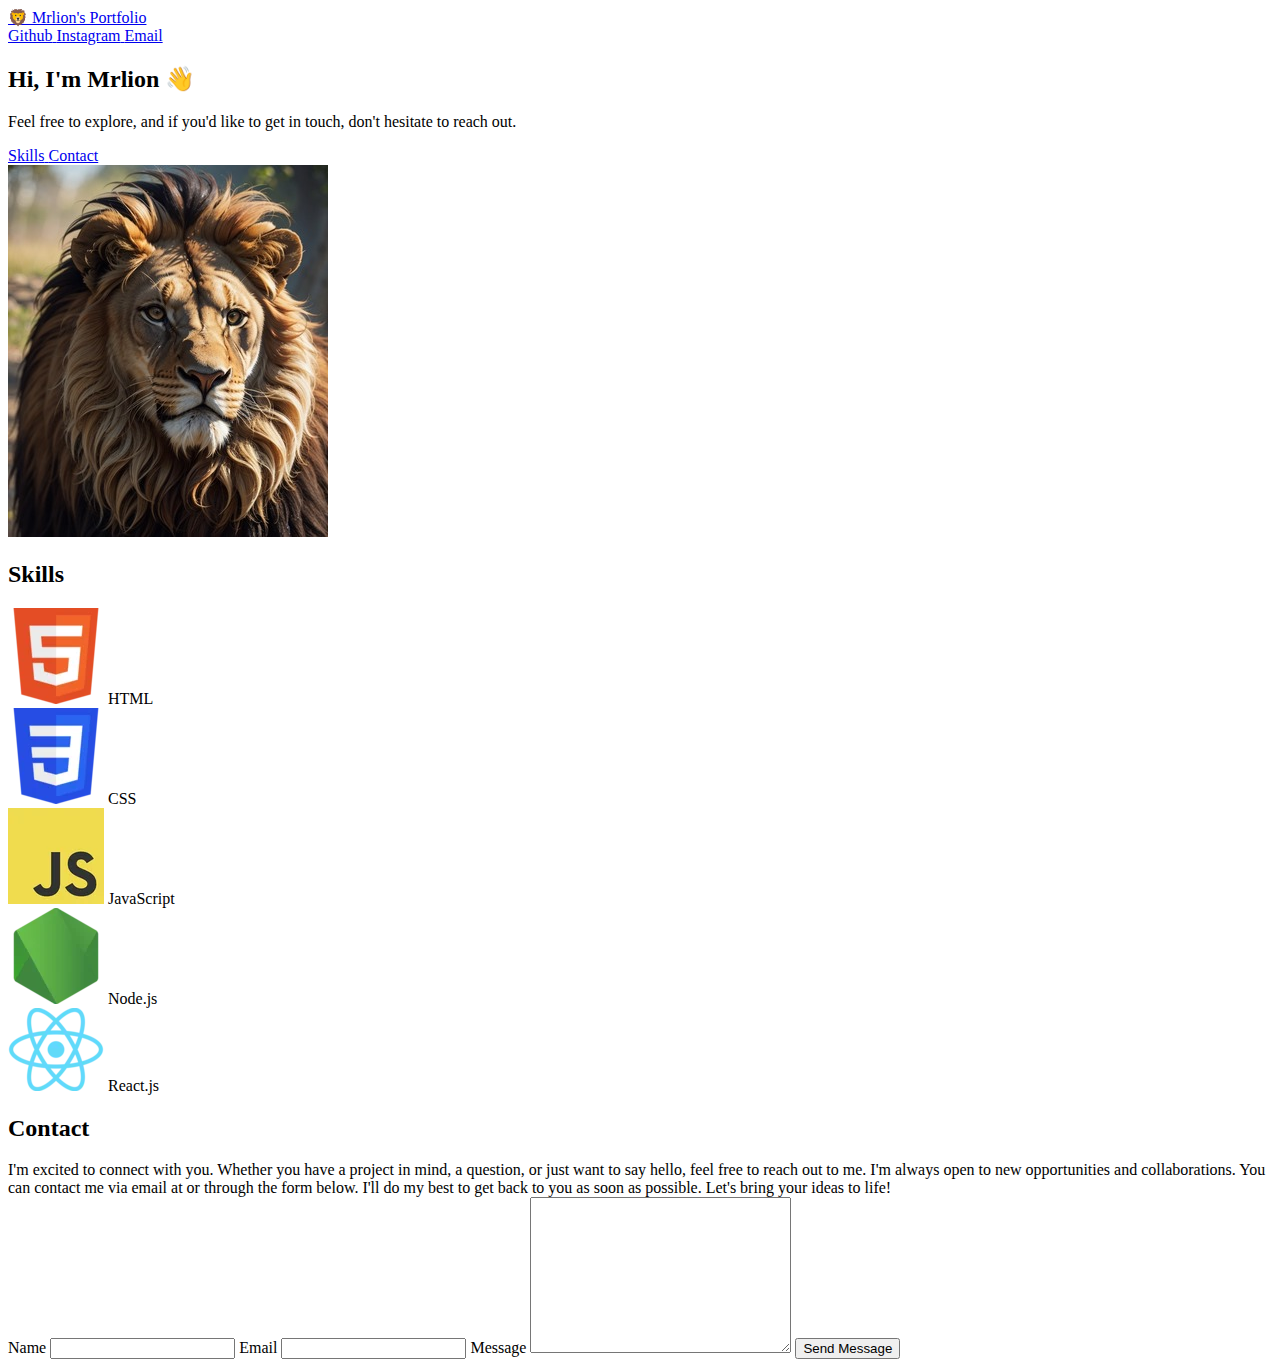
==== index.html @ abe1619f "title change" ====
<!DOCTYPE html>
<html lang="en">
<head>
  <meta charset="UTF-8">
  <meta http-equiv="X-UA-Compatible" content="IE=edge">
  <meta name="viewport" content="width=device-width, initial-scale=1.0">

  <link rel="preconnect" href="https://fonts.googleapis.com">
  <link rel="preconnect" href="https://fonts.gstatic.com" crossorigin>
  <link href="https://fonts.googleapis.com/css2?family=Poppins:wght@400;600&display=swap" rel="stylesheet">

  <link rel="stylesheet" href="https://cdnjs.cloudflare.com/ajax/libs/font-awesome/6.4.0/css/all.min.css" integrity="sha512-iecdLmaskl7CVkqkXNQ/ZH/XLlvWZOJyj7Yy7tcenmpD1ypASozpmT/E0iPtmFIB46ZmdtAc9eNBvH0H/ZpiBw==" crossorigin="anonymous" referrerpolicy="no-referrer" />

  <link rel="stylesheet" href="styles.css">

  <title>🦁 Mrlion's Portfolio</title>
</head>
<body>

  <nav>
    <div class="left">
      <a href="/">🦁 Mrlion's Portfolio</a>
    </div>

    <div class="right">
      <a href="http://github.com/L0stedMrlion" target="_blank" rel="noopener noreferrer">
        <i class="fa-brands fa-github"></i>
        <span>Github</span>
      </a>
      
      <a href="http://instagram.com/real.mrlion" target="_blank" rel="noopener noreferrer">
        <i class="fa-brands fa-instagram"></i>
        <span>Instagram</span>
      </a>
      
      <a href="mailto:mrlion@lionsproject.eu">
        <i class="fa-solid fa-envelope"></i>
        <span>Email</span>
      </a>
      
    </div>
  </nav>

  <main>
    <!-- SECTION 1: Hero -->
    <section class="hero-section">
      <div class="text">
        <h2>Hi, I'm Mrlion 👋</h2>
        <p>Feel free to explore, and if you'd like to get in touch, don't hesitate to reach out.</p>
        <div class="links">
          <a href="#skills">
            <i class="fa-solid fa-code"></i>
            <span>Skills</span>
          </a>
          
          <a href="#contact">
            <i class="fa-solid fa-envelope"></i>
            <span>Contact</span>
          </a>
        </div>
      </div>

      <div class="headshot">
        <img src="images/lion.png" alt="Mrlion headshot">
      </div>
    </section>

    <!-- SECTION 2: Skills -->
    <section id="skills" class="skills-section">
      <h2>Skills</h2>

      </div>

      <div class="cells">
        <div class="cell">
          <img src="images/html-logo.webp" alt="html logo">
          <span>HTML</span>
        </div>
        
        <div class="cell">
          <img src="images/css-logo.webp" alt="css logo">
          <span>CSS</span>
        </div>
        
        <div class="cell">
          <img src="images/javascript-logo.webp" alt="javascript logo">
          <span>JavaScript</span>
        </div>
        
        <div class="cell">
          <img src="images/node-logo.webp" alt="node logo">
          <span>Node.js</span>
        </div>
        
        <div class="cell">
          <img src="images/react-logo.webp" alt="react logo">
          <span>React.js</span>
        </div>
      </div>
    </section>

    <section id="contact" class="contact-section">
      <h2>Contact</h2>

      <div class="group">
        <div class="text">
          I'm excited to connect with you. Whether you have a project in mind, a question, or just want to say hello, feel free to reach out to me. I'm always open to new opportunities and collaborations.

You can contact me via email at or through the form below. I'll do my best to get back to you as soon as possible.

Let's bring your ideas to life!
        </div>

        <form>
          <label for="name">Name</label>
          <input type="text" id="name">

          <label for="email">Email</label>
          <input type="email" id="email">

          <label for="message">Message</label>
          <textarea id="message" cols="30" rows="10"></textarea>

          <button type="submit">Send Message</button>
        </form>
      </div>
    </section>
  </main>
</body>
</html>
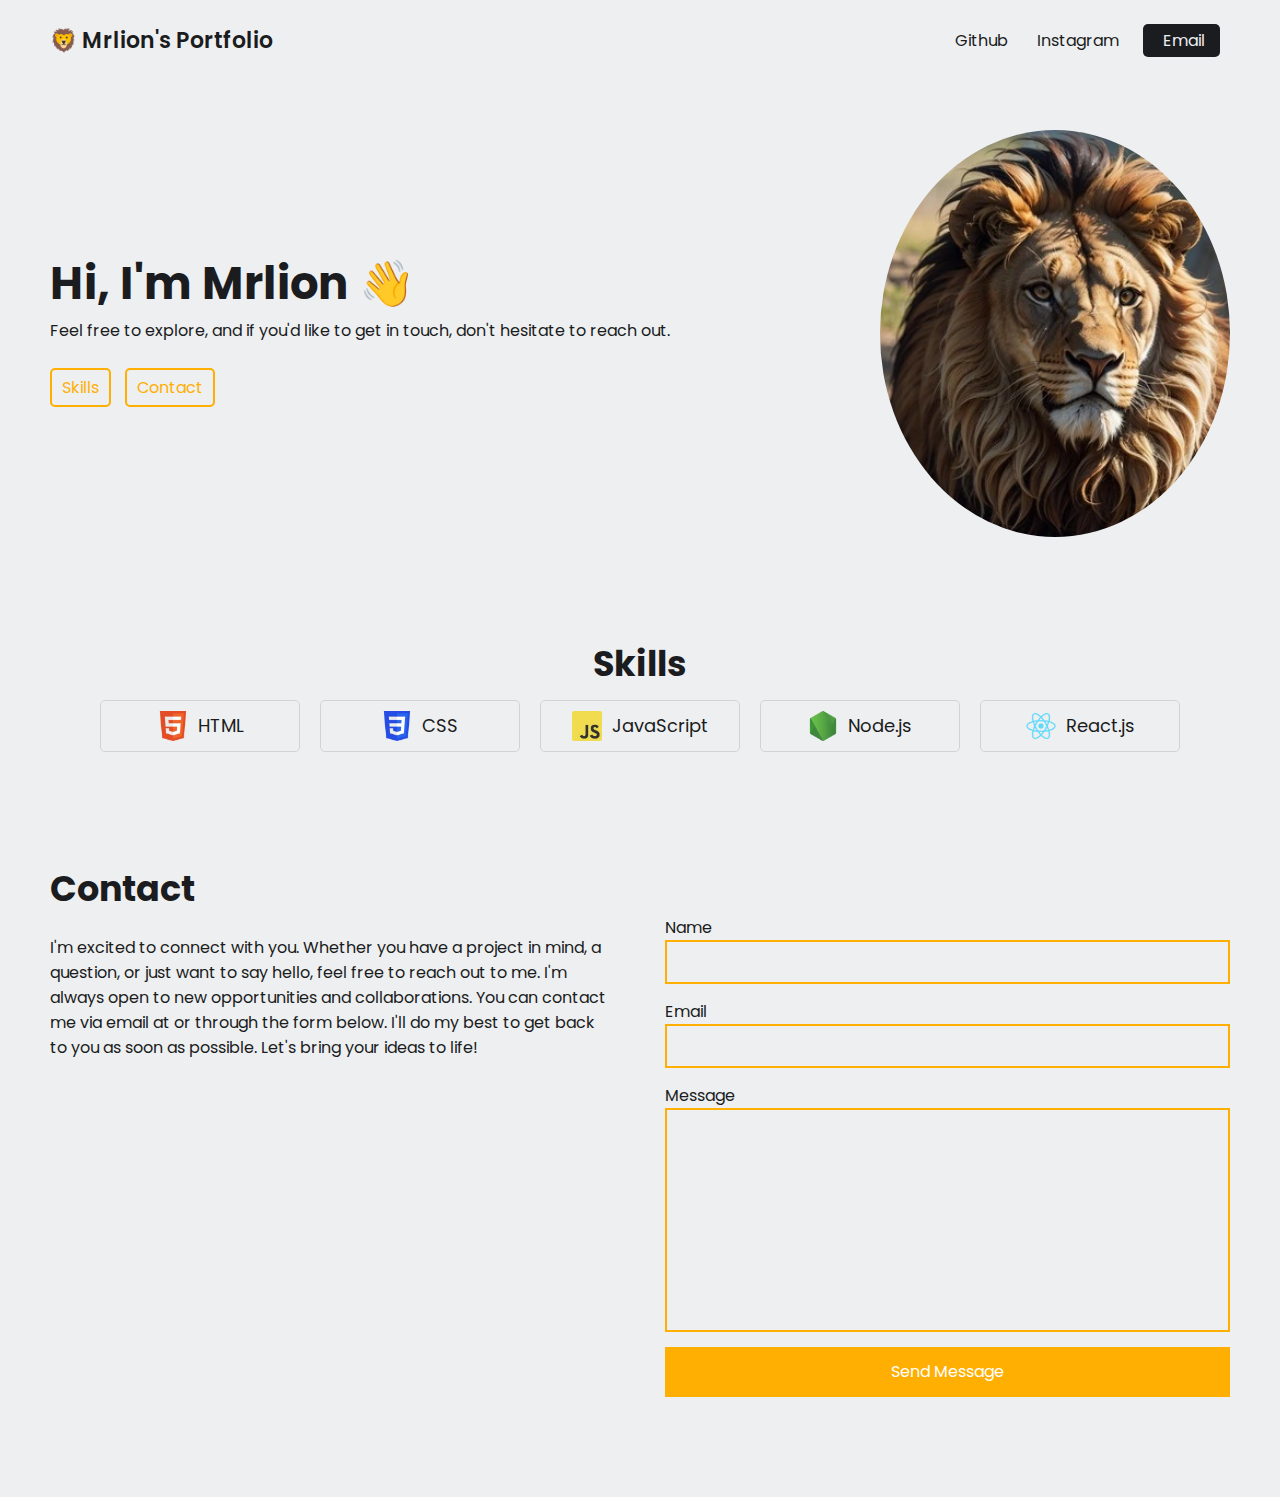
==== commit c8c0b382: "x" ====
--- a/index.html
+++ b/index.html
@@ -61,7 +61,7 @@
       </div>
 
       <div class="headshot">
-        <img src="images/lion.png" alt="Mrlion headshot">
+        <img src="assets/lion-logo.webp" alt="Mrlion headshot">
       </div>
     </section>
 
@@ -73,27 +73,27 @@
 
       <div class="cells">
         <div class="cell">
-          <img src="images/html-logo.webp" alt="html logo">
+          <img src="assets/html-logo.webp" alt="html logo">
           <span>HTML</span>
         </div>
         
         <div class="cell">
-          <img src="images/css-logo.webp" alt="css logo">
+          <img src="assets/css-logo.webp" alt="css logo">
           <span>CSS</span>
         </div>
         
         <div class="cell">
-          <img src="images/javascript-logo.webp" alt="javascript logo">
+          <img src="assets/javascript-logo.webp" alt="javascript logo">
           <span>JavaScript</span>
         </div>
         
         <div class="cell">
-          <img src="images/node-logo.webp" alt="node logo">
+          <img src="assets/node-logo.webp" alt="node logo">
           <span>Node.js</span>
         </div>
         
         <div class="cell">
-          <img src="images/react-logo.webp" alt="react logo">
+          <img src="assets/react-logo.webp" alt="react logo">
           <span>React.js</span>
         </div>
       </div>
--- a/styles.css
+++ b/styles.css
@@ -0,0 +1,330 @@
+:root {
+  --text-color: #1a1c20;
+  --link-color: #ffaf02;
+  --background-color: #eeeff1;
+}
+
+* {
+  margin: 0;
+  padding: 0;
+  box-sizing: border-box;
+}
+
+html {
+  scroll-behavior: smooth;
+}
+
+body {
+  font-family: 'Poppins', sans-serif;
+  color: var(--text-color);
+  background-color: var(--background-color);
+  max-width: 1400px;
+  margin: 0 auto;
+}
+
+a {
+  color: var(--link-color);
+  text-decoration: none;
+}
+
+/* NAVBAR */
+nav {
+  display: flex;
+  justify-content: space-between;
+  align-items: center;
+
+  padding: 0 50px;
+  height: 80px;
+}
+
+nav .left a {
+  color: var(--text-color);
+  font-size: 22px;
+  font-weight: 600;
+}
+
+nav .right a {
+  color: var(--text-color);
+  margin: 0 10px;
+}
+
+nav .right a:last-child {
+  color: var(--background-color);
+  background-color: var(--text-color);
+  padding: 5px 15px;
+  border-radius: 5px;
+}
+
+nav .right a span {
+  margin-left: 5px;
+}
+
+/* SECTION 1: Hero */
+.hero-section {
+  display: flex;
+  justify-content: space-between;
+  align-items: center;
+  padding: 0 50px;
+  margin: 50px 0;
+  margin-bottom: 100px;
+  gap: 40px;
+}
+
+.hero-section .text {
+  flex: 5;
+}
+
+.hero-section .text h2 {
+  font-size: 45px;
+}
+
+.hero-section .text .links {
+  margin-top: 25px;
+}
+
+.hero-section .text .links a {
+  display: inline-block;
+  padding: 5px 10px;
+  border: 2px solid var(--link-color);
+  border-radius: 5px;
+  margin-right: 10px;
+  margin-bottom: 10px;
+  transition: .1s;
+}
+
+.hero-section .text .links a:hover {
+  color: var(--text-color);
+  border: 2px solid var(--text-color);
+}
+
+.hero-section .headshot {
+  flex: 2;
+  display: flex;
+  justify-content: right;
+}
+
+.hero-section .headshot img {
+  width: 350px;
+  border-radius: 50%;
+}
+
+/* SECTION 2: Skills */
+.skills-section {
+  padding: 0 50px;
+  margin-bottom: 100px;
+}
+
+.skills-section h2 {
+  text-align: center;
+  font-size: 35px;
+}
+
+.skills-section .text {
+  text-align: center;
+  margin-bottom: 20px;
+}
+
+.skills-section .cells {
+  display: flex;
+  justify-content: center;
+  flex-wrap: wrap;
+}
+
+.skills-section .cells .cell {
+  display: flex;
+  justify-content: center;
+  align-items: center;
+  gap: 10px;
+
+  width: 200px;
+  padding: 10px 20px;
+  margin: 10px;
+  border: 1.5px solid #d3d3d3;
+  border-radius: 5px;
+}
+
+.skills-section .cells .cell img {
+  width: 30px;
+  height: 30px;
+  object-fit: contain;
+  border-radius: 2px;
+}
+
+.skills-section .cells .cell span {
+  font-size: 18px;
+}
+
+/* SECTION 3: Testimony */
+.testimony-section {
+  padding: 0 50px;
+  margin-bottom: 100px;
+}
+
+.testimony-section h2 {
+  font-size: 35px;
+  margin-bottom: 30px;
+}
+
+.testimony-section .group {
+  display: flex;
+  align-items: center;
+  gap: 50px;
+}
+
+.testimony-section .group .person-details {
+  text-align: center;
+  flex: 2;
+}
+
+.testimony-section .group .person-details img {
+  width: 200px;
+  aspect-ratio: 1 / 1;
+  object-fit: cover;
+  border-radius: 50%;
+  margin-bottom: 10px;
+}
+
+.testimony-section .group .person-details p {
+  font-weight: 600;
+}
+
+.testimony-section .group .person-details p:last-child {
+  font-weight: normal;
+}
+
+.testimony-section .group .text {
+  flex: 8;
+}
+
+/* SECTION 4: Contact */
+.contact-section {
+  padding: 0 50px;
+  margin-bottom: 100px;
+}
+
+.contact-section h2 {
+  font-size: 35px;
+}
+
+.contact-section .group {
+  display: flex;
+  gap: 50px;
+}
+
+.contact-section .group .text {
+  flex: 3;
+  margin-top: 20px;
+}
+
+.contact-section .group form {
+  flex: 3;
+  display: flex;
+  flex-direction: column;
+}
+
+.contact-section .group form input,
+.contact-section .group form textarea {
+  font-family: 'Poppins', sans-serif;
+  border: 2px solid var(--link-color);
+  background-color: transparent;
+  padding: 10px;
+  margin-bottom: 15px;
+  outline: none;
+  resize: none;
+}
+
+.contact-section .group form button {
+  font-size: 16px;
+  font-family: 'Poppins', sans-serif;
+  color: #fff;
+  background-color: var(--link-color);
+  border: none;
+  height: 50px;
+  cursor: pointer;
+  transition: .1s;
+}
+
+.contact-section .group form button:hover {
+  filter: brightness(.9);
+}
+
+@media (max-width: 850px) {
+  /* SECTION 1: Hero */
+  .hero-section .text h2 {
+    font-size: 35px;
+  }
+}
+
+@media (max-width: 740px) {
+  /* SECTION 1: Hero */
+  .hero-section {
+    flex-direction: column-reverse;
+  }
+
+  .hero-section .headshot img {
+    width: 300px;
+  }
+
+  /* SECTION 3: Testimony */
+  .testimony-section {
+    text-align: center;
+  }
+
+  .testimony-section .group {
+    flex-direction: column;
+  }
+
+  /* SECTION 4: Contact */
+  .contact-section .group {
+    flex-direction: column;
+  }
+}
+
+@media (max-width: 600px) {
+  /* NAVBAR */
+  nav {
+    padding: 0 20px;
+  }
+
+  nav .right a {
+    font-size: 22px;
+  }
+
+  nav .right a:last-child {
+    color: var(--text-color);
+    background-color: transparent;
+    padding: 0;
+  }
+
+  nav .right a span {
+    display: none;
+  }
+
+  /* SECTION 1: Hero */
+  .hero-section {
+    padding: 0 20px;
+  }
+
+  .hero-section .text h2 {
+    font-size: 30px;
+  }
+
+  /* SECTION 2: Skills */
+  .skills-section {
+    padding: 0 20px;
+  }
+
+  .skills-section .cells .cell span {
+    font-size: 16px;
+  }
+
+  /* SECTION 3: Testimony */
+  .testimony-section {
+    padding: 0 20px;
+  }
+
+  /* SECTION 4: Contact */
+  .contact-section {
+    padding: 0 20px;
+  }
+}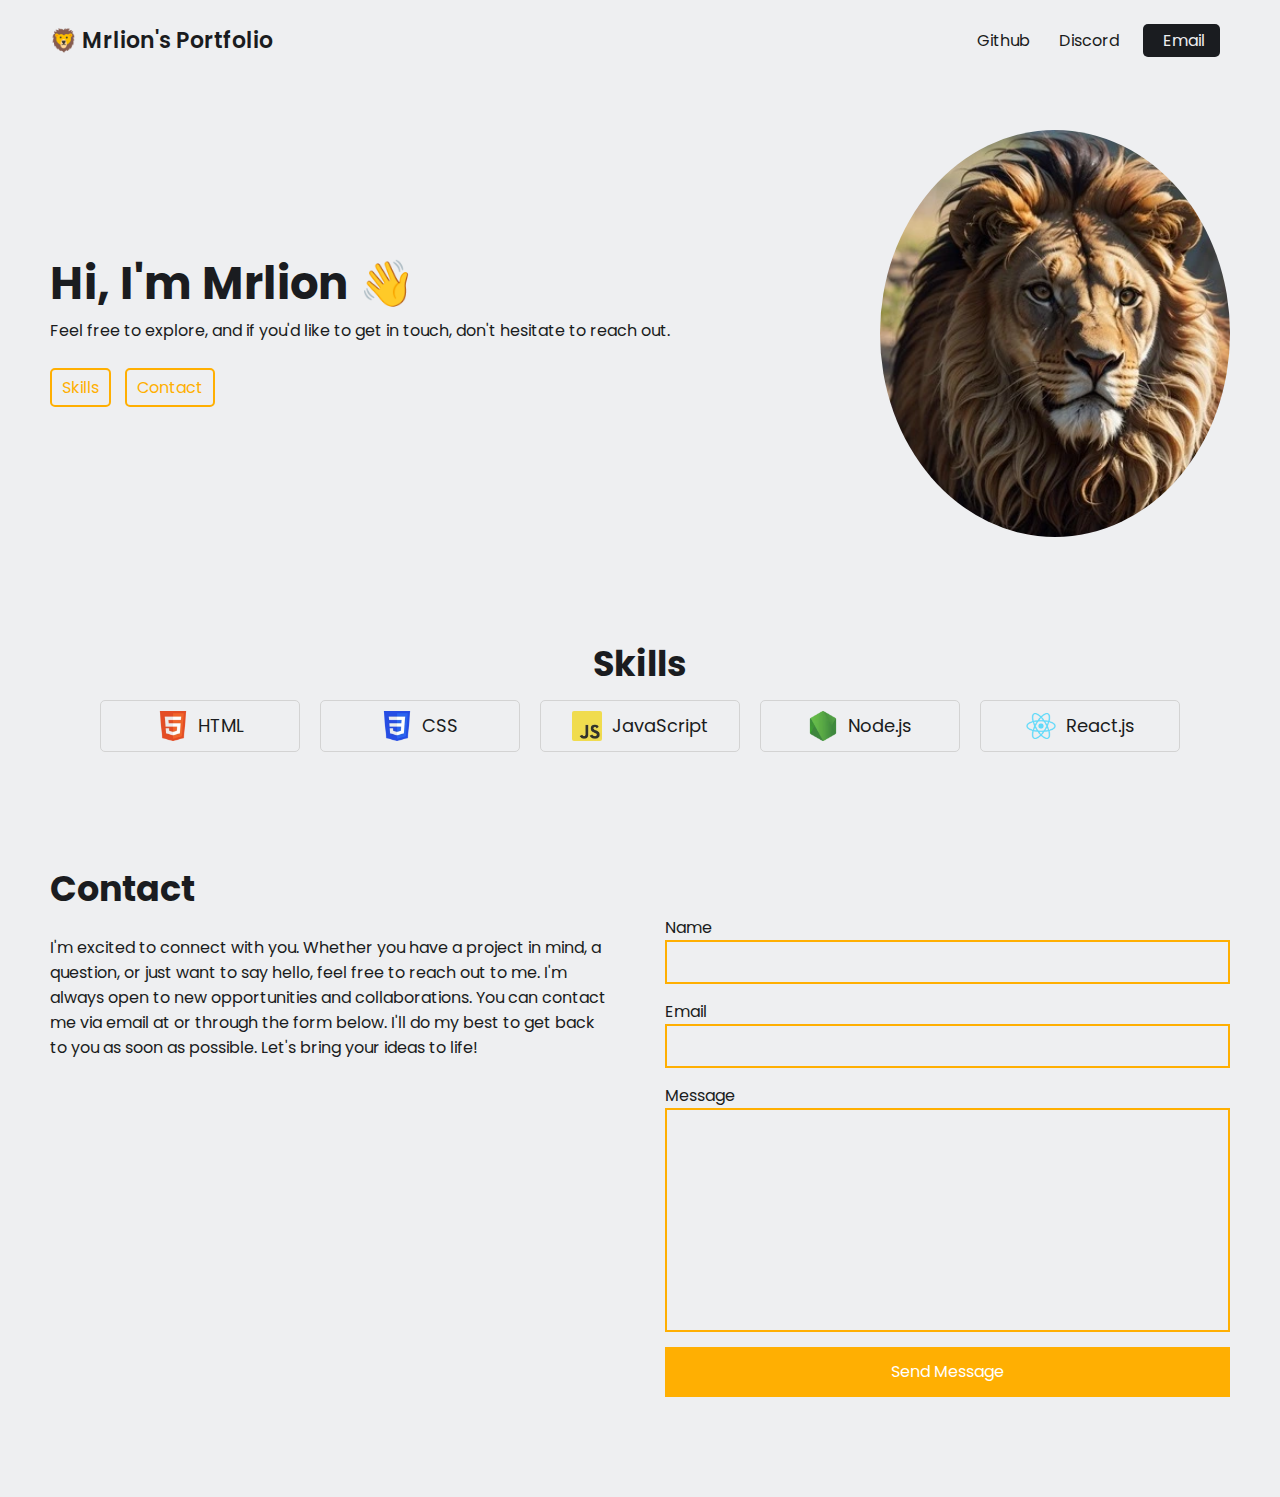
==== commit 423df0d4: "i forgot edit text under it" ====
--- a/index.html
+++ b/index.html
@@ -28,9 +28,9 @@
         <span>Github</span>
       </a>
       
-      <a href="http://instagram.com/real.mrlion" target="_blank" rel="noopener noreferrer">
-        <i class="fa-brands fa-instagram"></i>
-        <span>Instagram</span>
+      <a href="http://discord.gg/qMVEyW2Teq" target="_blank" rel="noopener noreferrer">
+        <i class="fa-brands fa-discord"></i>
+        <span>Discord</span>
       </a>
       
       <a href="mailto:mrlion@lionsproject.eu">
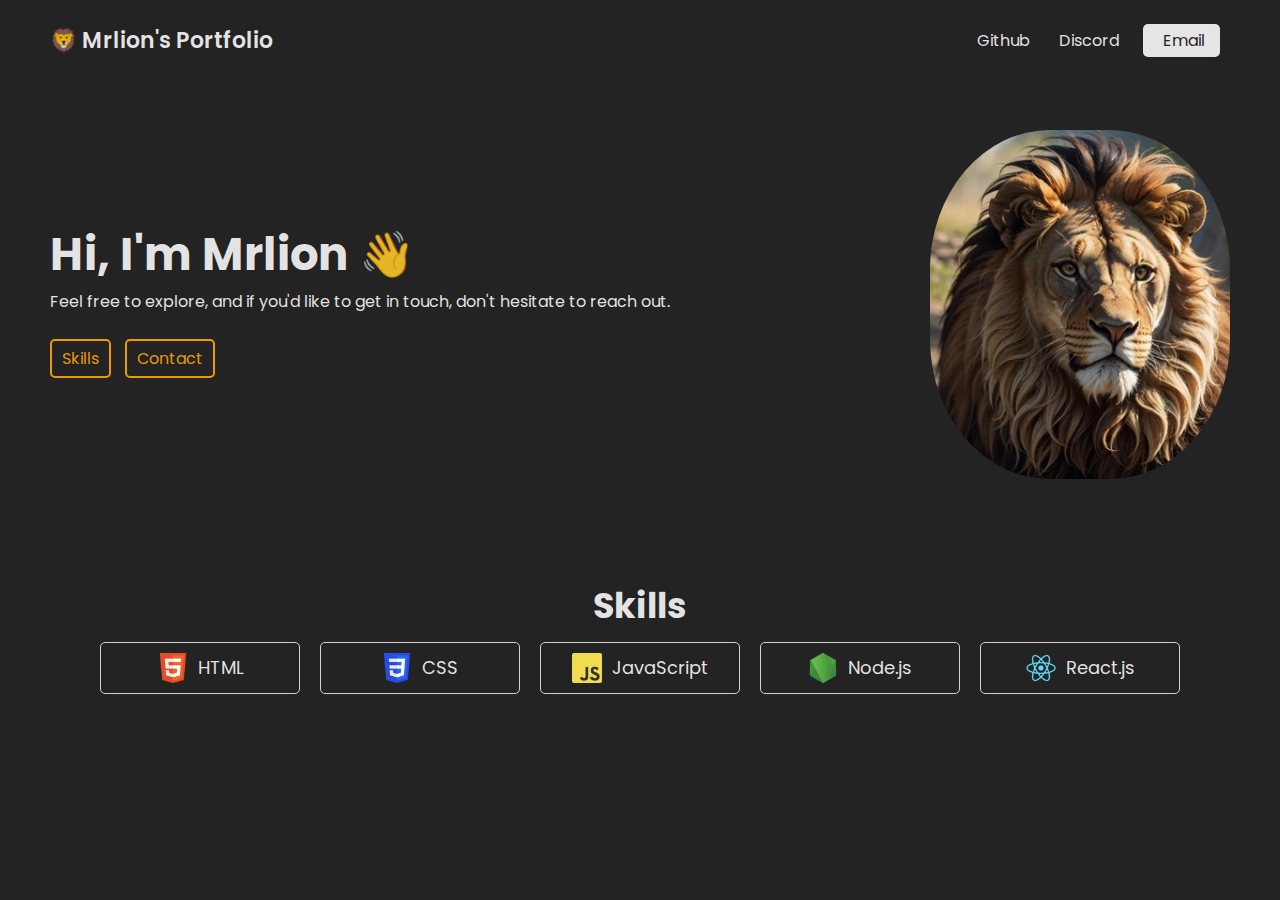
==== commit 071bee72: "added some things" ====
--- a/index.html
+++ b/index.html
@@ -42,7 +42,6 @@
   </nav>
 
   <main>
-    <!-- SECTION 1: Hero -->
     <section class="hero-section">
       <div class="text">
         <h2>Hi, I'm Mrlion 👋</h2>
@@ -65,12 +64,9 @@
       </div>
     </section>
 
-    <!-- SECTION 2: Skills -->
     <section id="skills" class="skills-section">
       <h2>Skills</h2>
-
       </div>
-
       <div class="cells">
         <div class="cell">
           <img src="assets/html-logo.webp" alt="html logo">
@@ -98,33 +94,4 @@
         </div>
       </div>
     </section>
-
-    <section id="contact" class="contact-section">
-      <h2>Contact</h2>
-
-      <div class="group">
-        <div class="text">
-          I'm excited to connect with you. Whether you have a project in mind, a question, or just want to say hello, feel free to reach out to me. I'm always open to new opportunities and collaborations.
-
-You can contact me via email at or through the form below. I'll do my best to get back to you as soon as possible.
-
-Let's bring your ideas to life!
-        </div>
-
-        <form>
-          <label for="name">Name</label>
-          <input type="text" id="name">
-
-          <label for="email">Email</label>
-          <input type="email" id="email">
-
-          <label for="message">Message</label>
-          <textarea id="message" cols="30" rows="10"></textarea>
-
-          <button type="submit">Send Message</button>
-        </form>
-      </div>
-    </section>
-  </main>
-</body>
 </html>--- a/styles.css
+++ b/styles.css
@@ -1,7 +1,7 @@
 :root {
-  --text-color: #1a1c20;
-  --link-color: #ffaf02;
-  --background-color: #eeeff1;
+  --text-color: #ffffffe1;
+  --link-color: #ffa602e8;
+  --background-color: #232323;
 }
 
 * {
@@ -89,7 +89,7 @@
   border-radius: 5px;
   margin-right: 10px;
   margin-bottom: 10px;
-  transition: .1s;
+  transition: 0.1s;
 }
 
 .hero-section .text .links a:hover {
@@ -98,14 +98,14 @@
 }
 
 .hero-section .headshot {
-  flex: 2;
+  flex: 1;
   display: flex;
   justify-content: right;
 }
 
 .hero-section .headshot img {
-  width: 350px;
-  border-radius: 50%;
+  width: 300px;
+  border-radius: 40%;
 }
 
 /* SECTION 2: Skills */
@@ -142,6 +142,40 @@
   border: 1.5px solid #d3d3d3;
   border-radius: 5px;
 }
+/* Project */
+.projects-heading {
+  text-align: center;
+  margin-top: 20px;
+}
+
+.projects-headingh2 {
+  text-align: center;
+  margin-top: 20px;
+}
+
+.project-img-container {
+  position: relative;
+}
+
+.project-img {
+  position: absolute;
+  top: 0;
+  left: 0;
+  z-index: 2;
+}
+
+.project-box2 {
+  display: flex;
+  justify-content: center;
+  align-items: center;
+  gap: 10px;
+
+  width: 300px;
+  padding: 30px 20px;
+  margin: 30px;
+  border: 1.5px solid #d3d3d3;
+  border-radius: 3px;
+}
 
 .skills-section .cells .cell img {
   width: 30px;
@@ -154,49 +188,6 @@
   font-size: 18px;
 }
 
-/* SECTION 3: Testimony */
-.testimony-section {
-  padding: 0 50px;
-  margin-bottom: 100px;
-}
-
-.testimony-section h2 {
-  font-size: 35px;
-  margin-bottom: 30px;
-}
-
-.testimony-section .group {
-  display: flex;
-  align-items: center;
-  gap: 50px;
-}
-
-.testimony-section .group .person-details {
-  text-align: center;
-  flex: 2;
-}
-
-.testimony-section .group .person-details img {
-  width: 200px;
-  aspect-ratio: 1 / 1;
-  object-fit: cover;
-  border-radius: 50%;
-  margin-bottom: 10px;
-}
-
-.testimony-section .group .person-details p {
-  font-weight: 600;
-}
-
-.testimony-section .group .person-details p:last-child {
-  font-weight: normal;
-}
-
-.testimony-section .group .text {
-  flex: 8;
-}
-
-/* SECTION 4: Contact */
 .contact-section {
   padding: 0 50px;
   margin-bottom: 100px;
@@ -241,11 +232,11 @@
   border: none;
   height: 50px;
   cursor: pointer;
-  transition: .1s;
+  transition: 0.1s;
 }
 
 .contact-section .group form button:hover {
-  filter: brightness(.9);
+  filter: brightness(0.9);
 }
 
 @media (max-width: 850px) {
@@ -265,12 +256,12 @@
     width: 300px;
   }
 
-  /* SECTION 3: Testimony */
-  .testimony-section {
+  /* SECTION 3: projects */
+  .projects-section {
     text-align: center;
   }
 
-  .testimony-section .group {
+  .projects-section .group {
     flex-direction: column;
   }
 
@@ -318,8 +309,8 @@
     font-size: 16px;
   }
 
-  /* SECTION 3: Testimony */
-  .testimony-section {
+  /* SECTION 3: projects */
+  .projects-section {
     padding: 0 20px;
   }
 
@@ -327,4 +318,4 @@
   .contact-section {
     padding: 0 20px;
   }
-}+}
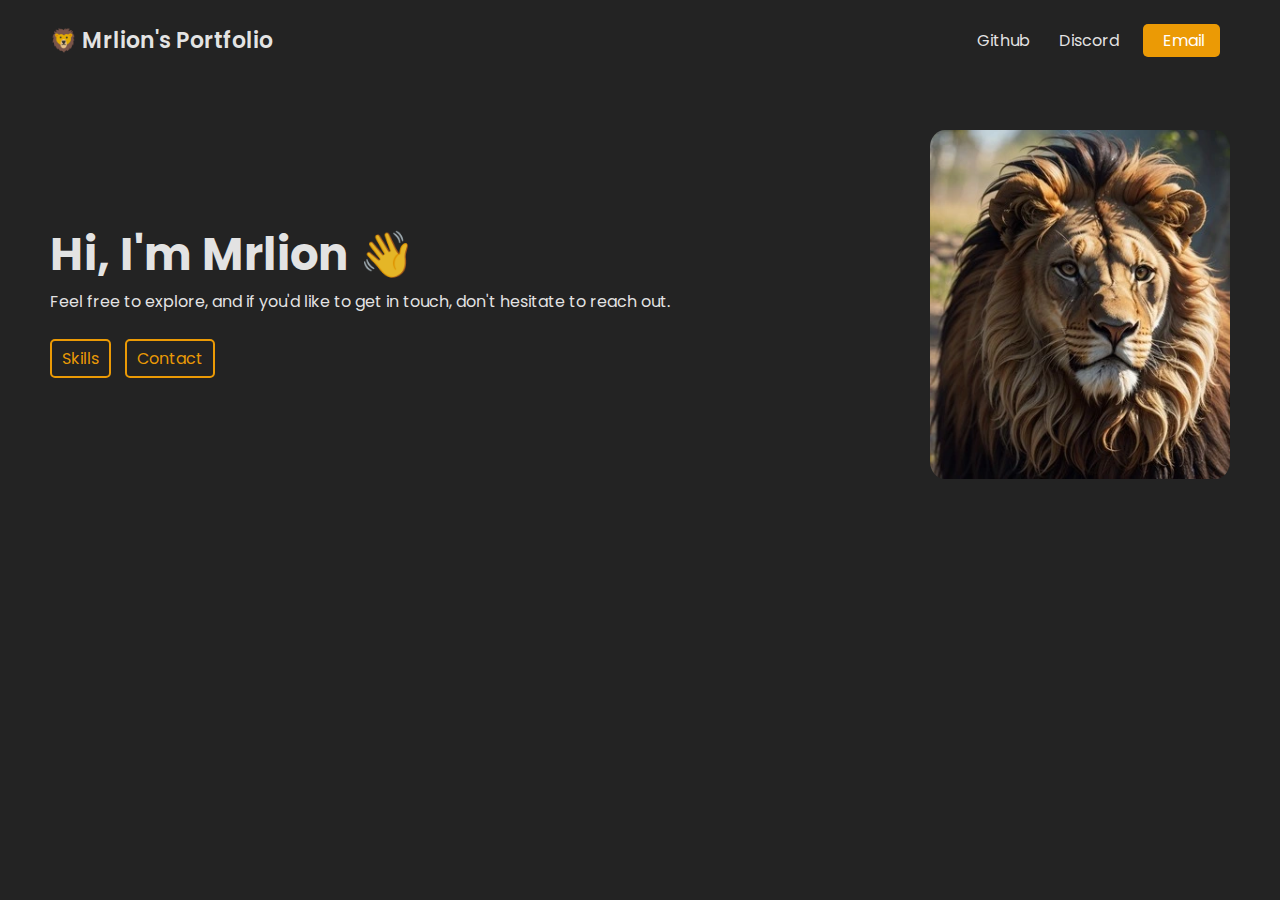
==== commit 40c93969: "added some more files" ====
--- a/index.html
+++ b/index.html
@@ -1,97 +1,86 @@
 <!DOCTYPE html>
 <html lang="en">
-<head>
-  <meta charset="UTF-8">
-  <meta http-equiv="X-UA-Compatible" content="IE=edge">
-  <meta name="viewport" content="width=device-width, initial-scale=1.0">
+  <head>
+    <meta charset="UTF-8" />
+    <meta http-equiv="X-UA-Compatible" content="IE=edge" />
+    <meta name="viewport" content="width=device-width, initial-scale=1.0" />
 
-  <link rel="preconnect" href="https://fonts.googleapis.com">
-  <link rel="preconnect" href="https://fonts.gstatic.com" crossorigin>
-  <link href="https://fonts.googleapis.com/css2?family=Poppins:wght@400;600&display=swap" rel="stylesheet">
+    <link rel="preconnect" href="https://fonts.googleapis.com" />
+    <link rel="preconnect" href="https://fonts.gstatic.com" crossorigin />
+    <link
+      href="https://fonts.googleapis.com/css2?family=Poppins:wght@400;600&display=swap"
+      rel="stylesheet"
+    />
 
-  <link rel="stylesheet" href="https://cdnjs.cloudflare.com/ajax/libs/font-awesome/6.4.0/css/all.min.css" integrity="sha512-iecdLmaskl7CVkqkXNQ/ZH/XLlvWZOJyj7Yy7tcenmpD1ypASozpmT/E0iPtmFIB46ZmdtAc9eNBvH0H/ZpiBw==" crossorigin="anonymous" referrerpolicy="no-referrer" />
+    <link
+      rel="stylesheet"
+      href="https://cdnjs.cloudflare.com/ajax/libs/font-awesome/6.4.0/css/all.min.css"
+      integrity="sha512-iecdLmaskl7CVkqkXNQ/ZH/XLlvWZOJyj7Yy7tcenmpD1ypASozpmT/E0iPtmFIB46ZmdtAc9eNBvH0H/ZpiBw=="
+      crossorigin="anonymous"
+      referrerpolicy="no-referrer"
+    />
 
-  <link rel="stylesheet" href="styles.css">
+    <link rel="stylesheet" href="styles.css" />
 
-  <title>🦁 Mrlion's Portfolio</title>
-</head>
-<body>
-
-  <nav>
-    <div class="left">
-      <a href="/">🦁 Mrlion's Portfolio</a>
-    </div>
-
-    <div class="right">
-      <a href="http://github.com/L0stedMrlion" target="_blank" rel="noopener noreferrer">
-        <i class="fa-brands fa-github"></i>
-        <span>Github</span>
-      </a>
-      
-      <a href="http://discord.gg/qMVEyW2Teq" target="_blank" rel="noopener noreferrer">
-        <i class="fa-brands fa-discord"></i>
-        <span>Discord</span>
-      </a>
-      
-      <a href="mailto:mrlion@lionsproject.eu">
-        <i class="fa-solid fa-envelope"></i>
-        <span>Email</span>
-      </a>
-      
-    </div>
-  </nav>
-
-  <main>
-    <section class="hero-section">
-      <div class="text">
-        <h2>Hi, I'm Mrlion 👋</h2>
-        <p>Feel free to explore, and if you'd like to get in touch, don't hesitate to reach out.</p>
-        <div class="links">
-          <a href="#skills">
-            <i class="fa-solid fa-code"></i>
-            <span>Skills</span>
-          </a>
-          
-          <a href="#contact">
-            <i class="fa-solid fa-envelope"></i>
-            <span>Contact</span>
-          </a>
-        </div>
+    <title>🦁 Mrlion's Portfolio</title>
+  </head>
+  <body>
+    <nav>
+      <div class="left">
+        <a href="/">🦁 Mrlion's Portfolio</a>
       </div>
 
-      <div class="headshot">
-        <img src="assets/lion-logo.webp" alt="Mrlion headshot">
+      <div class="right">
+        <a
+          href="http://github.com/L0stedMrlion"
+          target="_blank"
+          rel="noopener noreferrer"
+        >
+          <i class="fa-brands fa-github"></i>
+          <span>Github</span>
+        </a>
+
+        <a
+          href="http://discord.gg/qMVEyW2Teq"
+          target="_blank"
+          rel="noopener noreferrer"
+        >
+          <i class="fa-brands fa-discord"></i>
+          <span>Discord</span>
+        </a>
+
+        <a href="mailto:mrlion@lionsproject.eu">
+          <i class="fa-solid fa-envelope"></i>
+          <span>Email</span>
+        </a>
       </div>
-    </section>
+    </nav>
 
-    <section id="skills" class="skills-section">
-      <h2>Skills</h2>
-      </div>
-      <div class="cells">
-        <div class="cell">
-          <img src="assets/html-logo.webp" alt="html logo">
-          <span>HTML</span>
+    <main>
+      <section class="introduction">
+        <div class="text">
+          <h2>Hi, I'm Mrlion 👋</h2>
+          <p>
+            Feel free to explore, and if you'd like to get in touch, don't
+            hesitate to reach out.
+          </p>
+          <div class="links">
+            <a href="#skills">
+              <i class="fa-solid fa-code"></i>
+              <span>Skills</span>
+            </a>
+
+            <a href="#contact">
+              <i class="fa-solid fa-envelope"></i>
+              <span>Contact</span>
+            </a>
+          </div>
         </div>
-        
-        <div class="cell">
-          <img src="assets/css-logo.webp" alt="css logo">
-          <span>CSS</span>
+
+        <div class="headshot">
+          <img src="assets/lion-logo.webp" />
         </div>
-        
-        <div class="cell">
-          <img src="assets/javascript-logo.webp" alt="javascript logo">
-          <span>JavaScript</span>
-        </div>
-        
-        <div class="cell">
-          <img src="assets/node-logo.webp" alt="node logo">
-          <span>Node.js</span>
-        </div>
-        
-        <div class="cell">
-          <img src="assets/react-logo.webp" alt="react logo">
-          <span>React.js</span>
-        </div>
-      </div>
-    </section>
-</html>+      </section>
+    </main>
+  </body>
+</html>
--- a/styles.css
+++ b/styles.css
@@ -27,7 +27,6 @@
   text-decoration: none;
 }
 
-/* NAVBAR */
 nav {
   display: flex;
   justify-content: space-between;
@@ -49,8 +48,8 @@
 }
 
 nav .right a:last-child {
-  color: var(--background-color);
-  background-color: var(--text-color);
+  color: #ffffff;
+  background-color: var(--link-color);
   padding: 5px 15px;
   border-radius: 5px;
 }
@@ -59,8 +58,7 @@
   margin-left: 5px;
 }
 
-/* SECTION 1: Hero */
-.hero-section {
+.introduction {
   display: flex;
   justify-content: space-between;
   align-items: center;
@@ -70,19 +68,19 @@
   gap: 40px;
 }
 
-.hero-section .text {
+.introduction .text {
   flex: 5;
 }
 
-.hero-section .text h2 {
+.introduction .text h2 {
   font-size: 45px;
 }
 
-.hero-section .text .links {
+.introduction .text .links {
   margin-top: 25px;
 }
 
-.hero-section .text .links a {
+.introduction .text .links a {
   display: inline-block;
   padding: 5px 10px;
   border: 2px solid var(--link-color);
@@ -92,230 +90,18 @@
   transition: 0.1s;
 }
 
-.hero-section .text .links a:hover {
+.introduction .text .links a:hover {
   color: var(--text-color);
   border: 2px solid var(--text-color);
 }
 
-.hero-section .headshot {
+.introduction .headshot {
   flex: 1;
   display: flex;
   justify-content: right;
 }
 
-.hero-section .headshot img {
+.introduction .headshot img {
   width: 300px;
-  border-radius: 40%;
+  border-radius: 5%;
 }
-
-/* SECTION 2: Skills */
-.skills-section {
-  padding: 0 50px;
-  margin-bottom: 100px;
-}
-
-.skills-section h2 {
-  text-align: center;
-  font-size: 35px;
-}
-
-.skills-section .text {
-  text-align: center;
-  margin-bottom: 20px;
-}
-
-.skills-section .cells {
-  display: flex;
-  justify-content: center;
-  flex-wrap: wrap;
-}
-
-.skills-section .cells .cell {
-  display: flex;
-  justify-content: center;
-  align-items: center;
-  gap: 10px;
-
-  width: 200px;
-  padding: 10px 20px;
-  margin: 10px;
-  border: 1.5px solid #d3d3d3;
-  border-radius: 5px;
-}
-/* Project */
-.projects-heading {
-  text-align: center;
-  margin-top: 20px;
-}
-
-.projects-headingh2 {
-  text-align: center;
-  margin-top: 20px;
-}
-
-.project-img-container {
-  position: relative;
-}
-
-.project-img {
-  position: absolute;
-  top: 0;
-  left: 0;
-  z-index: 2;
-}
-
-.project-box2 {
-  display: flex;
-  justify-content: center;
-  align-items: center;
-  gap: 10px;
-
-  width: 300px;
-  padding: 30px 20px;
-  margin: 30px;
-  border: 1.5px solid #d3d3d3;
-  border-radius: 3px;
-}
-
-.skills-section .cells .cell img {
-  width: 30px;
-  height: 30px;
-  object-fit: contain;
-  border-radius: 2px;
-}
-
-.skills-section .cells .cell span {
-  font-size: 18px;
-}
-
-.contact-section {
-  padding: 0 50px;
-  margin-bottom: 100px;
-}
-
-.contact-section h2 {
-  font-size: 35px;
-}
-
-.contact-section .group {
-  display: flex;
-  gap: 50px;
-}
-
-.contact-section .group .text {
-  flex: 3;
-  margin-top: 20px;
-}
-
-.contact-section .group form {
-  flex: 3;
-  display: flex;
-  flex-direction: column;
-}
-
-.contact-section .group form input,
-.contact-section .group form textarea {
-  font-family: 'Poppins', sans-serif;
-  border: 2px solid var(--link-color);
-  background-color: transparent;
-  padding: 10px;
-  margin-bottom: 15px;
-  outline: none;
-  resize: none;
-}
-
-.contact-section .group form button {
-  font-size: 16px;
-  font-family: 'Poppins', sans-serif;
-  color: #fff;
-  background-color: var(--link-color);
-  border: none;
-  height: 50px;
-  cursor: pointer;
-  transition: 0.1s;
-}
-
-.contact-section .group form button:hover {
-  filter: brightness(0.9);
-}
-
-@media (max-width: 850px) {
-  /* SECTION 1: Hero */
-  .hero-section .text h2 {
-    font-size: 35px;
-  }
-}
-
-@media (max-width: 740px) {
-  /* SECTION 1: Hero */
-  .hero-section {
-    flex-direction: column-reverse;
-  }
-
-  .hero-section .headshot img {
-    width: 300px;
-  }
-
-  /* SECTION 3: projects */
-  .projects-section {
-    text-align: center;
-  }
-
-  .projects-section .group {
-    flex-direction: column;
-  }
-
-  /* SECTION 4: Contact */
-  .contact-section .group {
-    flex-direction: column;
-  }
-}
-
-@media (max-width: 600px) {
-  /* NAVBAR */
-  nav {
-    padding: 0 20px;
-  }
-
-  nav .right a {
-    font-size: 22px;
-  }
-
-  nav .right a:last-child {
-    color: var(--text-color);
-    background-color: transparent;
-    padding: 0;
-  }
-
-  nav .right a span {
-    display: none;
-  }
-
-  /* SECTION 1: Hero */
-  .hero-section {
-    padding: 0 20px;
-  }
-
-  .hero-section .text h2 {
-    font-size: 30px;
-  }
-
-  /* SECTION 2: Skills */
-  .skills-section {
-    padding: 0 20px;
-  }
-
-  .skills-section .cells .cell span {
-    font-size: 16px;
-  }
-
-  /* SECTION 3: projects */
-  .projects-section {
-    padding: 0 20px;
-  }
-
-  /* SECTION 4: Contact */
-  .contact-section {
-    padding: 0 20px;
-  }
-}
